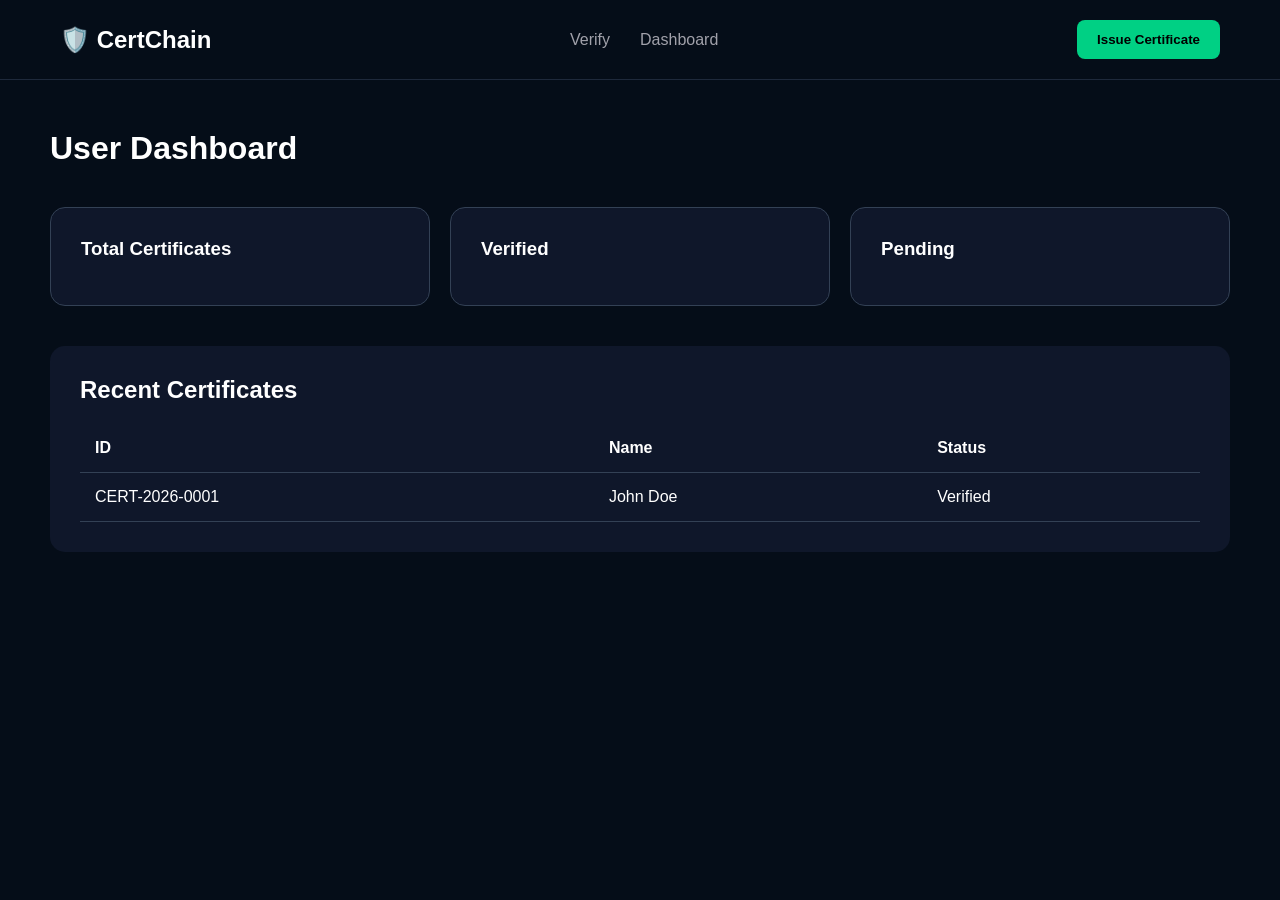
==== dashboard.html @ ce5812d7 "Updated CertChain frontend" ====
<!DOCTYPE html>
<html lang="en">
<head>
<meta charset="UTF-8">
<meta name="viewport" content="width=device-width, initial-scale=1.0">
<title>Dashboard</title>

<link rel="stylesheet" href="css/style.css">
</head>
<body>

<nav>
    <div class="logo">
        🛡️ CertChain
    </div>

    <ul>
        <li><a href="index.html">Verify</a></li>
        <li><a href="dashboard.html">Dashboard</a></li>
    </ul>

    <button class="issue-btn">Issue Certificate</button>
</nav>

<div class="dashboard">

    <h1>User Dashboard</h1>

    <div class="cards">

        <div class="card">
            <h3>Total Certificates</h3>
        </div>

        <div class="card">
            <h3>Verified</h3>
        </div>

        <div class="card">
            <h3>Pending</h3>
        </div>

    </div>

    <div class="table-section">

        <h2>Recent Certificates</h2>

        <table>

            <tr>
                <th>ID</th>
                <th>Name</th>
                <th>Status</th>
            </tr>

            <tr>
                <td>CERT-2026-0001</td>
                <td>John Doe</td>
                <td>Verified</td>
            </tr>

            
        </table>

    </div>

</div>

</body>
</html>
---- css/style.css ----
*{
margin:0;
padding:0;
box-sizing:border-box;
font-family:Arial,sans-serif;
}

body{
background:#050d18;
color:white;
min-height:100vh;
}

nav{
display:flex;
justify-content:space-between;
align-items:center;
padding:20px 60px;
border-bottom:1px solid #1e293b;
}

.logo{
font-size:24px;
font-weight:bold;
}

ul{
display:flex;
list-style:none;
gap:30px;
}

ul a{
text-decoration:none;
color:#a1a1aa;
}

.issue-btn{
background:#00d084;
border:none;
padding:12px 20px;
border-radius:8px;
font-weight:bold;
cursor:pointer;
}

.hero{
text-align:center;
padding:80px 20px;
}

.badge{
display:inline-block;
padding:10px 20px;
border:1px solid #334155;
border-radius:30px;
margin-bottom:30px;
color:#94a3b8;
}

.hero h1{
font-size:70px;
max-width:900px;
margin:auto;
}

.hero h1 span{
display:block;
color:#00d084;
}

.hero p{
max-width:700px;
margin:30px auto;
font-size:22px;
color:#94a3b8;
line-height:1.6;
}

.search-box{
display:flex;
justify-content:center;
gap:15px;
margin-top:40px;
}

.search-box input{
width:600px;
padding:18px;
background:#0f172a;
border:1px solid #334155;
border-radius:10px;
color:white;
font-size:18px;
}

.search-box button{
background:#00d084;
border:none;
padding:18px 40px;
border-radius:10px;
font-size:18px;
cursor:pointer;
}

.hidden{
display:none;
}

.certificate-card{
width:700px;
margin:50px auto;
background:#0f172a;
padding:30px;
border-radius:15px;
border:1px solid #334155;
}

.certificate-card h2{
margin-bottom:20px;
}

.certificate-card p{
margin:12px 0;
font-size:18px;
}

.verified{
margin-top:20px;
background:#00d084;
color:black;
padding:15px;
border-radius:10px;
font-weight:bold;
text-align:center;
}

.dashboard{
padding:50px;
}

.dashboard h1{
margin-bottom:40px;
}

.cards{
display:flex;
gap:20px;
margin-bottom:40px;
}

.card{
background:#0f172a;
padding:30px;
border-radius:15px;
flex:1;
border:1px solid #334155;
}

.card h3{
margin-bottom:15px;
}

.card p{
font-size:40px;
font-weight:bold;
color:#00d084;
}

.table-section{
background:#0f172a;
padding:30px;
border-radius:15px;
}

table{
width:100%;
border-collapse:collapse;
margin-top:20px;
}

th,td{
padding:15px;
text-align:left;
border-bottom:1px solid #334155;
}
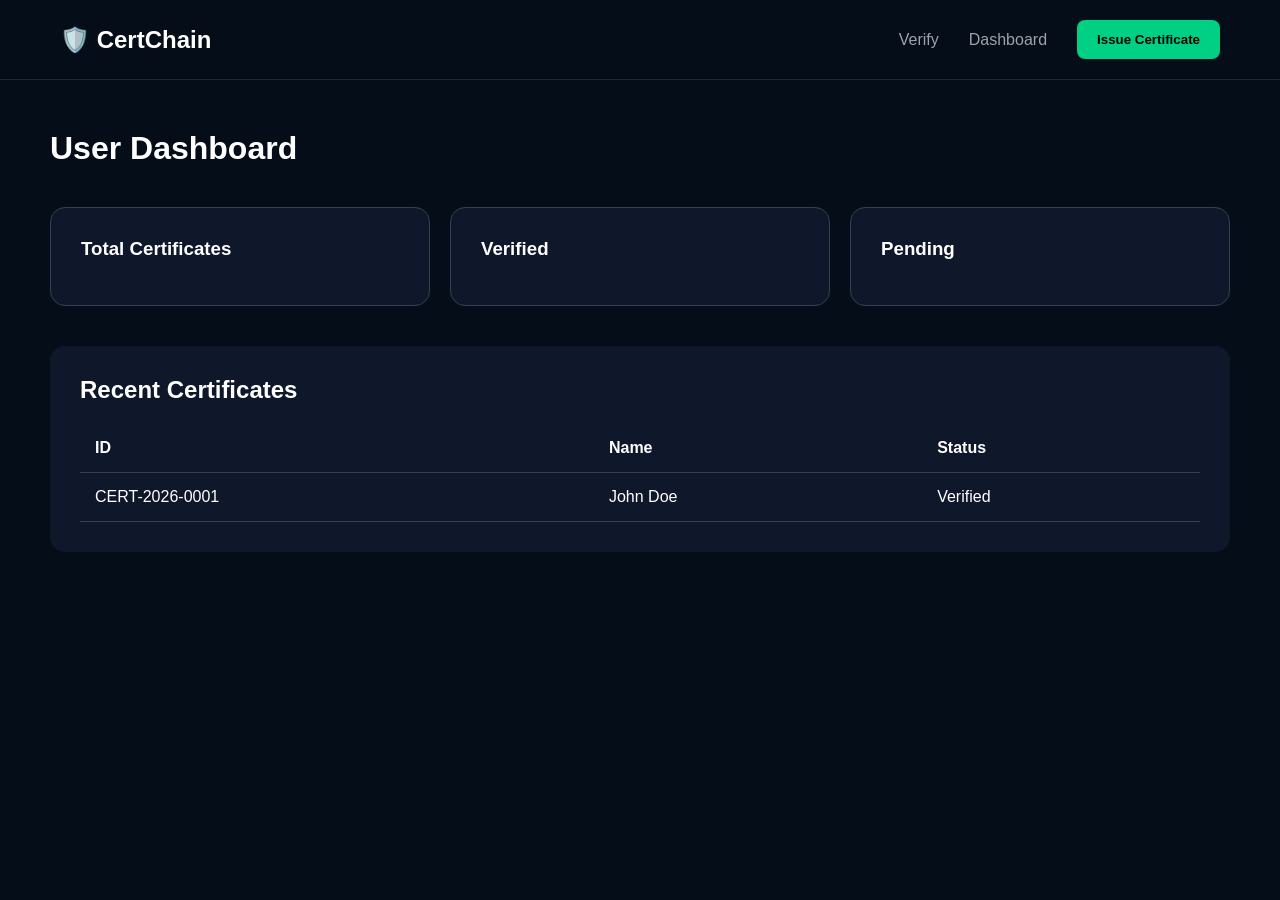
==== commit b0ee9521: "Penat" ====
--- a/dashboard.html
+++ b/dashboard.html
@@ -10,6 +10,7 @@
 <body>
 
 <nav>
+
     <div class="logo">
         🛡️ CertChain
     </div>
@@ -19,7 +20,10 @@
         <li><a href="dashboard.html">Dashboard</a></li>
     </ul>
 
-    <button class="issue-btn">Issue Certificate</button>
+    <button class="issue-btn">
+        Issue Certificate
+    </button>
+
 </nav>
 
 <div class="dashboard">
--- a/css/style.css
+++ b/css/style.css
@@ -1,186 +1,211 @@
 *{
-margin:0;
-padding:0;
-box-sizing:border-box;
-font-family:Arial,sans-serif;
+    margin:0;
+    padding:0;
+    box-sizing:border-box;
+    font-family:Arial,sans-serif;
 }
 
 body{
-background:#050d18;
-color:white;
-min-height:100vh;
+    background:#050d18;
+    color:white;
+    min-height:100vh;
 }
 
 nav{
-display:flex;
-justify-content:space-between;
-align-items:center;
-padding:20px 60px;
-border-bottom:1px solid #1e293b;
+    display:flex;
+    justify-content:space-between;
+    align-items:center;
+    padding:20px 60px;
+    border-bottom:1px solid #1e293b;
+}
+
+.nav-right{
+    display:flex;
+    align-items:center;
+    gap:30px;
+}
+
+.nav-right ul{
+    display:flex;
+    list-style:none;
+    gap:30px;
+}
+
+.nav-right a{
+    text-decoration:none;
+    color:#a1a1aa;
 }
 
 .logo{
-font-size:24px;
-font-weight:bold;
+    font-size:24px;
+    font-weight:bold;
 }
 
 ul{
-display:flex;
-list-style:none;
-gap:30px;
+    display:flex;
+    list-style:none;
+    gap:30px;
+    margin-left:auto;
 }
 
 ul a{
-text-decoration:none;
-color:#a1a1aa;
+    text-decoration:none;
+    color:#a1a1aa;
+    font-weight:500;
+    transition:0.3s;
+}
+
+ul a:hover{
+    color:white;
 }
 
 .issue-btn{
-background:#00d084;
-border:none;
-padding:12px 20px;
-border-radius:8px;
-font-weight:bold;
-cursor:pointer;
+    background:#00d084;
+    border:none;
+    padding:12px 20px;
+    border-radius:8px;
+    font-weight:bold;
+    cursor:pointer;
+    margin-left:30px;
 }
 
 .hero{
-text-align:center;
-padding:80px 20px;
+    text-align:center;
+    padding:80px 20px;
 }
 
 .badge{
-display:inline-block;
-padding:10px 20px;
-border:1px solid #334155;
-border-radius:30px;
-margin-bottom:30px;
-color:#94a3b8;
+    display:inline-block;
+    padding:10px 20px;
+    border:1px solid #334155;
+    border-radius:30px;
+    margin-bottom:30px;
+    color:#94a3b8;
 }
 
 .hero h1{
-font-size:70px;
-max-width:900px;
-margin:auto;
-}
+    font-size:70px;
+    max-width:900px;
+    margin:auto;
+    }
 
 .hero h1 span{
-display:block;
-color:#00d084;
+    display:block;
+    color:#00d084;
 }
 
 .hero p{
-max-width:700px;
-margin:30px auto;
-font-size:22px;
-color:#94a3b8;
-line-height:1.6;
+    max-width:700px;
+    margin:30px auto;
+    font-size:22px;
+    color:#94a3b8;
+    line-height:1.6;
 }
 
 .search-box{
-display:flex;
-justify-content:center;
-gap:15px;
-margin-top:40px;
+    display:flex;
+    justify-content:center;
+    gap:15px;
+    margin-top:40px;
 }
 
 .search-box input{
-width:600px;
-padding:18px;
-background:#0f172a;
-border:1px solid #334155;
-border-radius:10px;
-color:white;
-font-size:18px;
+    width:600px;
+    padding:18px;
+    background:#0f172a;
+    border:1px solid #334155;
+    border-radius:10px;
+    color:white;
+    font-size:18px;
 }
 
 .search-box button{
-background:#00d084;
-border:none;
-padding:18px 40px;
-border-radius:10px;
-font-size:18px;
-cursor:pointer;
+    background:#00d084;
+    border:none;
+    padding:18px 40px;
+    border-radius:10px;
+    font-size:18px;
+    cursor:pointer;
 }
 
 .hidden{
-display:none;
+    display:none;
 }
 
 .certificate-card{
-width:700px;
-margin:50px auto;
-background:#0f172a;
-padding:30px;
-border-radius:15px;
-border:1px solid #334155;
+    width:700px;
+    margin:50px auto;
+    background:#0f172a;
+    padding:30px;
+    border-radius:15px;
+    border:1px solid #334155;
 }
 
 .certificate-card h2{
-margin-bottom:20px;
+    margin-bottom:20px;
 }
 
 .certificate-card p{
-margin:12px 0;
-font-size:18px;
+    margin:12px 0;
+    font-size:18px;
 }
 
 .verified{
-margin-top:20px;
-background:#00d084;
-color:black;
-padding:15px;
-border-radius:10px;
-font-weight:bold;
-text-align:center;
+    margin-top:20px;
+    background:#00d084;
+    color:black;
+    padding:15px;
+    border-radius:10px;
+    font-weight:bold;
+    text-align:center;
 }
 
 .dashboard{
-padding:50px;
+    padding:50px;
 }
 
 .dashboard h1{
-margin-bottom:40px;
+    margin-bottom:40px;
 }
 
 .cards{
-display:flex;
-gap:20px;
-margin-bottom:40px;
+    display:flex;
+    gap:20px;
+    margin-bottom:40px;
 }
 
 .card{
-background:#0f172a;
-padding:30px;
-border-radius:15px;
-flex:1;
-border:1px solid #334155;
+    background:#0f172a;
+    padding:30px;
+    border-radius:15px;
+    flex:1;
+    border:1px solid #334155;
 }
 
 .card h3{
-margin-bottom:15px;
+    margin-bottom:15px;
 }
 
 .card p{
-font-size:40px;
-font-weight:bold;
-color:#00d084;
+    font-size:40px;
+    font-weight:bold;
+    color:#00d084;
 }
 
 .table-section{
-background:#0f172a;
-padding:30px;
-border-radius:15px;
+    background:#0f172a;
+    padding:30px;
+    border-radius:15px;
 }
 
 table{
-width:100%;
-border-collapse:collapse;
-margin-top:20px;
+    width:100%;
+    border-collapse:collapse;
+    margin-top:20px;
 }
 
 th,td{
-padding:15px;
-text-align:left;
-border-bottom:1px solid #334155;
+    padding:15px;
+    text-align:left;
+    border-bottom:1px solid #334155;
 }
